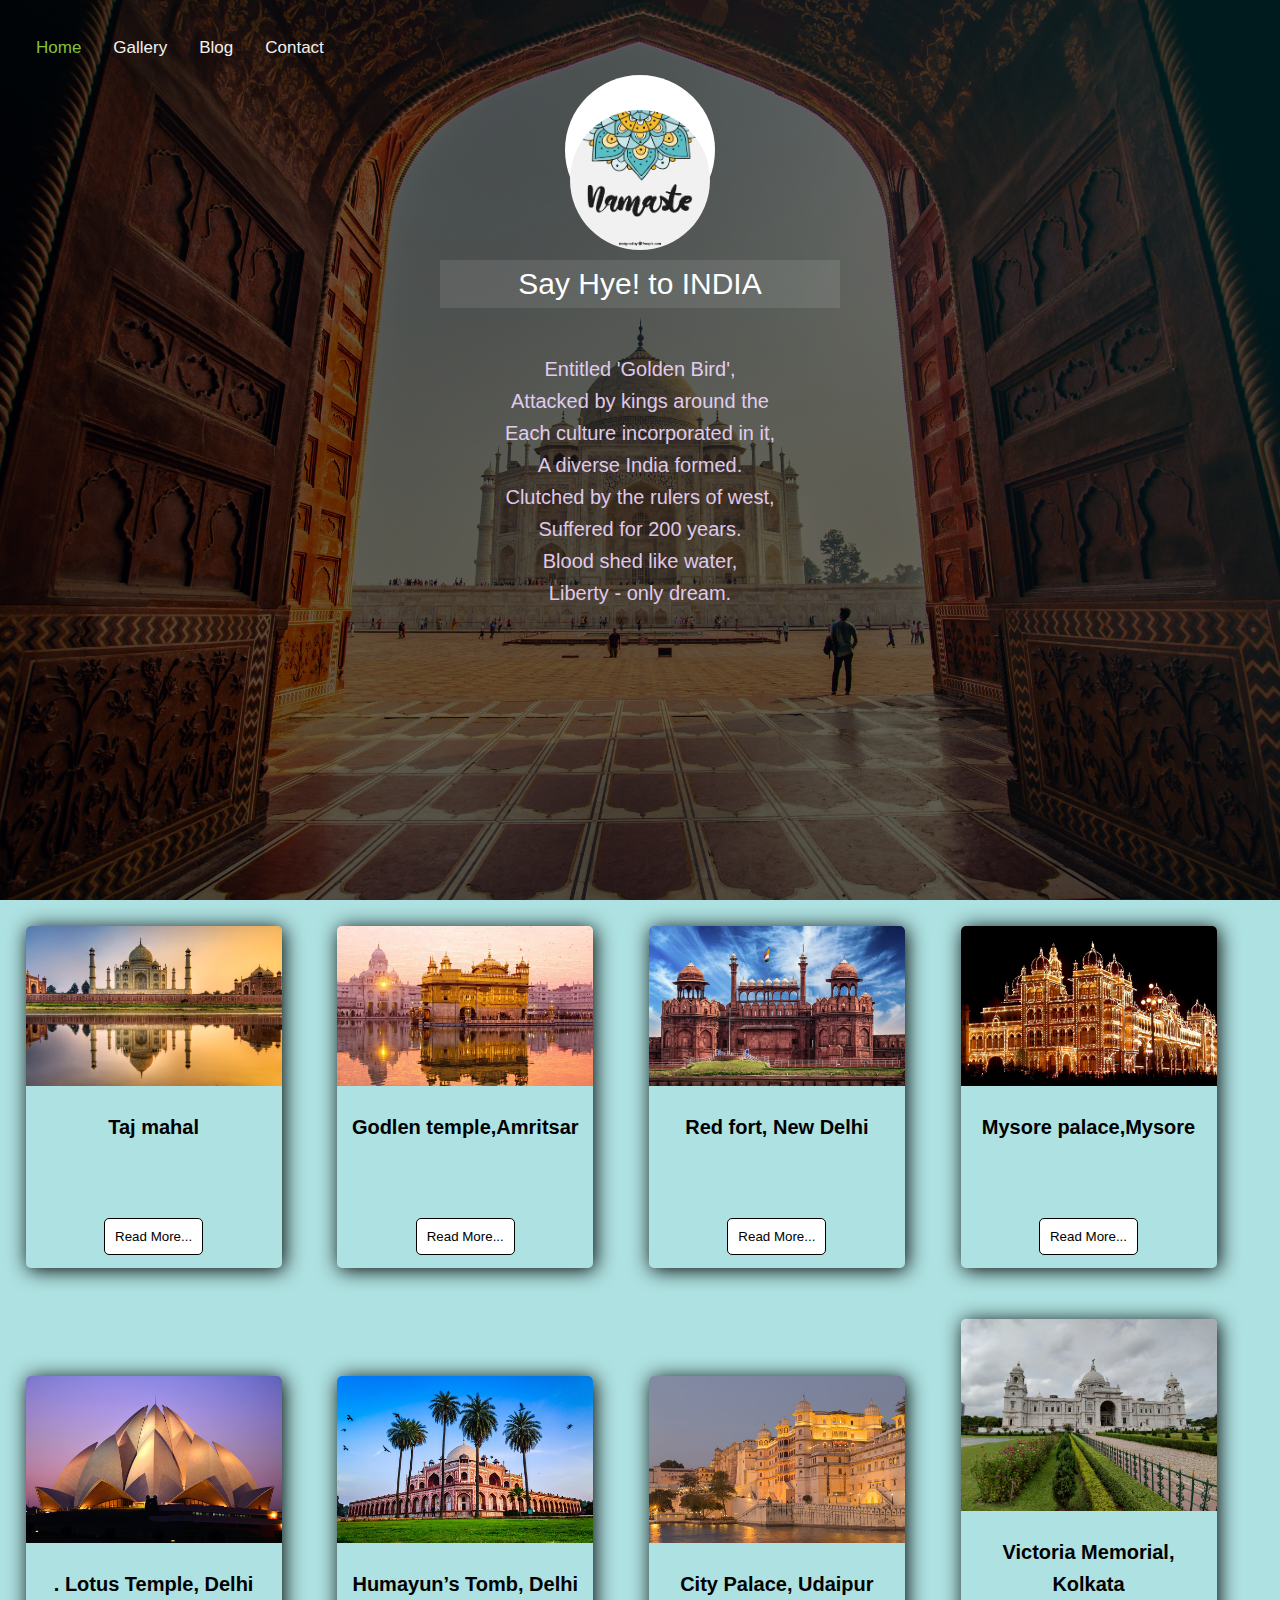
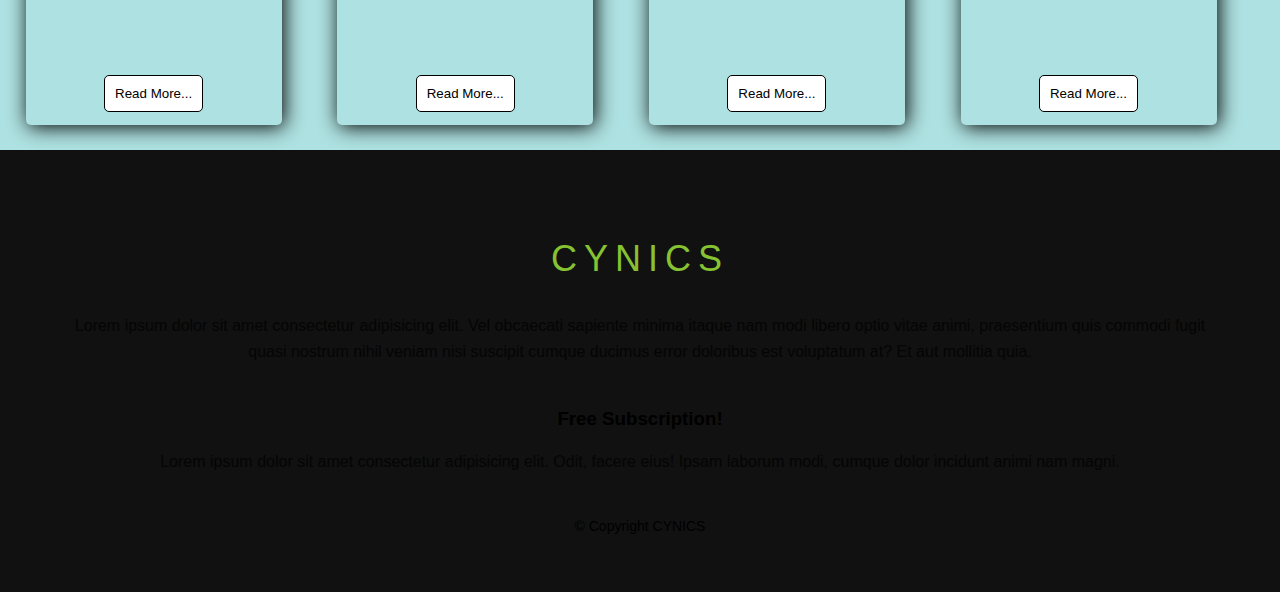
==== blog.html @ 53548705 "Update blog.html" ====
<!DOCTYPE html>
<html lang="en">
<head>
    <meta charset="UTF-8">
    <meta http-equiv="X-UA-Compatible" content="IE=edge">
    <meta name="viewport" content="width=device-width, initial-scale=1.0">
    <title>Document</title>
    <link rel="stylesheet" href="style.css">
</head>
<body>
     <!-- header -->
   <header class=" header">
  <div class = "container-about">
  
       
           
           
            
           
           <div class = " taj">
                <!--top navigation bar-->
    <nav>
        <div class="topnav">
            
                <a class="active" href="index.html">Home</a>
                <a href="gallery.html">Gallery</a>
                <a href="blog.html">Blog</a>
                <a href="contact.html">Contact</a> 
               
            
                
                 
        </div>
      <!--top navigation bar ends-->  
            
       
        </nav>



            <div class = "about-content">
                <div class = "about-img flex">
                    <img src = "images/about-img.jpg" alt = "photographer img">
                </div>
            <h3>Say Hye! to INDIA</h3>

                <blockquote>
                Entitled 'Golden Bird',<br>
                Attacked by kings around the <br>
                Each culture incorporated in it,<br>
                A diverse India formed.<br>

                Clutched by the rulers of west,<br>
                Suffered for 200 years.<br>
                Blood shed like water,<br>
                Liberty - only dream.<br>

               <!-- At last,<br>
                Liberated into pieces,<br>
                Independent but separated.<br>
                It hold its diversity<br>
                close to its heart.<br>
                Uncountable languages,<br>
                but people are one.<br>
                So many religions,<br>
                a place for every one.<br>
                Regional conflicts are not here to stay,<br>
                Love thy fellow beings is what we say.<br>
                Politicians do play cruel,<br>
                Sacrificing innumerable lives,<br>
                with greed for power.<br>
                In the end,<br>
                Unity is something that survives,<br>
                Love cannot die, neither can be killed.<br>-->

                </blockquote>
            </div>

        
    </div>
</header>
<!-- end of header -->


  <!--cards -->

  <div class="card">

    <div class="image">
       <img src="images/blog1.jpg">
    </div>
    <div class="title">
     <h1>
    Taj mahal</h1>
    </div>
    <div class="des">
 
    <button>Read More...</button>
    </div>
    </div>
    <!--cards -->
 
 
    <div class="card">
 
    <div class="image">
       <img src="images/blog2.jpg">
    </div>
    <div class="title">
     <h1>
 Godlen temple,Amritsar</h1>
    </div>
    <div class="des">
     
    <button>Read More...</button>
    </div>
    </div>
    <!--cards -->
 
 
 
 
 
    <div class="card">
 
    <div class="image">
       <img src="images/blog3.jpg">
    </div>
    <div class="title">
     <h1>Red fort, New Delhi
  </h1>
    </div>
    <div class="des">
     
    <button>Read More...</button>
    </div>
    </div>
    <!--cards -->
 
 
    <div class="card">
 
    <div class="image">
       <img src="images/blog4.jpg">
    </div>
    <div class="title">
     <h1>
   Mysore palace,Mysore</h1>
    </div>
    <div class="des">
    
    <button>Read More...</button>
    </div>
    </div>
 
    <div class="card">
 
     <div class="image">
        <img src="images/blog5.jpg">
     </div>
     <div class="title">
      <h1>. Lotus Temple, Delhi
   </h1>
     </div>
     <div class="des">
     
     <button>Read More...</button>
     </div>
     </div>
    <!--cards -->
    <div class="card">
 
     <div class="image">
        <img src="images/blog6.jpg">
     </div>
     <div class="title">
      <h1>
         Humayun’s Tomb, Delhi</h1>
     </div>
     <div class="des">
     
     <button>Read More...</button>
     </div>
     </div>
     <div class="card">
 
         <div class="image">
            <img src="images/blog7.jpg">
         </div>
         <div class="title">
          <h1>
       City Palace, Udaipur</h1>
         </div>
         <div class="des">
         
         <button>Read More...</button>
         </div>
         </div>
         <div class="card">
 
             <div class="image">
                <img src="images/blog8.jpg">
             </div>
             <div class="title">
              <h1>
                 Victoria Memorial, Kolkata</h1>
             </div>
             <div class="des">
             
             <button>Read More...</button>
             </div>
             </div>
        <!-- footer -->
<footer class = "footer">
    <div class = "footer-container container">
        <div>
            <h2>CYNICS</h2>
            <p>Lorem ipsum dolor sit amet consectetur adipisicing elit. Vel obcaecati sapiente minima itaque nam modi libero optio vitae animi, praesentium quis commodi fugit quasi nostrum nihil veniam nisi suscipit cumque ducimus error doloribus est voluptatum at? Et aut mollitia quia.</p>
        </div>
        <div>
            <h3>Free Subscription!</h3>
            <p>Lorem ipsum dolor sit amet consectetur adipisicing elit. Odit, facere eius! Ipsam laborum modi, cumque dolor incidunt animi nam magni.</p>

           
        </div>
    </div>
    <p>&copy; Copyright CYNICS</p>
</footer>
<!-- end of footer -->

    
</body>
</html>
---- style.css ----
:root{
    --white: #ddd;
    --dark: #111;
    --darkGrey: #474b4f;
    --lightGrey: #6b6e70;
    --lightGreen: #86c232;
    --darkGreen: #61892f;
    --transition: all 0.5s ease;
}
*{
    padding: 0;
    margin: 0;
    box-sizing: border-box;
    font-family: 'Roboto', sans-serif;
}
body{
    line-height: 1.6;
	background-color:#AEE1E1;
}
img{
    width: 100%;
    display: block;
}
ul li{
    list-style: none;
}
a{
    text-decoration: none;
    color: #000;
}
h1, h2, h3, h4, h5, h6, p{
    margin: 15px 0;
}

/********************** Utility Classes *******************/
.flex{
    display: flex;
    justify-content: center;
    align-items: center;
}
.container{
    width: 90vw;
    margin: 0 auto;
}
.btn{
    background: var(--darkGreen);
    border: none;
    display: block;
    width: 150px;
    text-align: center;
    color: var(--darkGreen);
    text-transform: uppercase;
    background: transparent;
    font-size: 15px;
    padding: 12px;
    border: 2px solid var(--darkGreen);
    border-radius: 25px;
    margin: 15px 0;
    transition: var(--transition);
}
.btn:hover{
    background: var(--darkGreen);
    color: #fff;
}
.active{
    color: var(--lightGreen)!important;
}

/**************** end of Utility Classes *******************/

/********************** Header styling *********************/
.topnav {
    margin:0;
    background-color: transparent ;
    overflow: hidden;
    
  }
  
  /* Style the links inside the navigation bar */
  .topnav a {
    float: left;
    color: #f2f2f2;
    text-align: center;
    padding: 14px 16px;
    text-decoration: none;
    font-size: 17px;
  }
  
  /* Change the color of links on hover */
  .topnav a:hover {
   background-color: #775aa5 ;

 }
  .topnav input{
      overflow: center;
      float: right;
      position: relative;
      padding: 10px 10px ;
  }
  .topnav button{
     float : right;
     position:relative;
   
    background-color: transparent ; /* highlight#6C3 */
    
     border: none;
     color: white;
     padding: 15px 32px;
     text-decoration: none;
     font-size: 16px;
 }
 .taj{ min-height:100vh;
    background: linear-gradient(rgba(0, 0, 0, 0.6), rgba(0, 0, 0, 0.6)), url("images/header.jpg") center/cover no-repeat;
    color:#F0D9FF;
    padding: 20px;
}
.about{
    margin-top: -160px;
}
.about-content img{
    width: 140px;
    height: 140px;
    border-radius: 50%;
    margin-top: 60px;
    position: relative;
}
.about-img{
    background: #fff;
    width: 150px;
    height: 150px;
    margin: 0 auto;
    border-radius: 50%;
}

.about-content h3{
    color: #fff;
    font-size: 30px;
    font-weight: 100;
    background: rgba(255, 255, 255, 0.1);
    width: 400px;
    margin: 35px auto;
    text-align: center;
}
blockquote{
    font-size: 20px;
    font-weight: 300;
    opacity: 0.9;
    width: 60vw;
    margin: 45px auto 15px auto;
    text-align: center;
}
blockquote span{
    font-size: 14px;
    text-transform: uppercase;
    color: var(--darkGreen);
    font-weight: 300;
    letter-spacing: 5px;
    display: block;
}
/********************* End of Header ***********************/



.img-full-gallery{
    width: 80%;
    margin: 100px auto 50px;
    display: grid;
    grid-template-columns: repeat(auto-fit, minmax(300px, 1fr));
    gap: 15px;
}
.img-full-gallery img{
    width: 100%;
    height: 100%;
    object-fit: cover;
    cursor: pointer;
    transition: 0.5s;
}
.img-full-gallery img:hover{
    transform: scale(1.5);
    border-radius: 15px;
    box-shadow: rgba(0, 0, 0, 0.25) 0px 54px 55px, rgba(0, 0, 0, 0.12) 0px -12px 30px, rgba(0, 0, 0, 0.12) 0px 4px 6px, rgba(0, 0, 0, 0.17) 0px 12px 13px, rgba(0, 0, 0, 0.09) 0px -3px 5px;
}
.popup-image{
    position: fixed;
    width: 100%;
    height: 100vh;
    top: 0;
    left: 0;
    background: rgba(0, 0, 0, 0.7);
    display: none;
    align-items: center;
    justify-content: center;
    z-index: 100;
}
.popup-image img{
    width: 50%;
    height: 500px;
}
.popup-image span{
    font-size: 35px;
    color: white;
    position: absolute;
    right: 5%;
    top: 5%;
    cursor: pointer;
}
/*----------blog---*/
.main{

    margin: 2%;
   }
   
   .card{
        width: 20%;
        display: inline-block;
        box-shadow: 2px 2px 20px black;
        border-radius: 5px;
        margin: 2%;
       }
   
   .image img{
     width: 100%;
     border-top-right-radius: 5px;
     border-top-left-radius: 5px;
   
   
   
    }
   
   .title{
   
     text-align: center;
     padding: 10px;
   
    }
   
   h1{
     font-size: 20px;
    }
   
   .des{
     padding: 3px;
     text-align: center;
   
     padding-top: 10px;
           border-bottom-right-radius: 5px;
     border-bottom-left-radius: 5px;
   }
   button{
     margin-top: 40px;
     margin-bottom: 10px;
     background-color: white;
     border: 1px solid black;
     border-radius: 5px;
     padding:10px;
   }
   button:hover{
     background-color: black;
     color: white;
     transition: .5s;
     cursor: pointer;
   }
   
   /*************** end of blog.html ***********/
   
      /*------------contact------*/
.container0{
    height: 100%;
    width: 100%;
    position: relative;
    display: flex;
    justify-content: center;
    align-items: center;



}

.container0:after{
	content: '';
	position: absolute;
	width: 100%;
	height: 100%;
	left: 0;
	top: 0;
}
.left{
    background: url('background1.jpg') no-repeat center;
    background-size: cover;
    height: 100%;
    width: 100%;
}

.left img{
    height: 500px;
    width: 500px;
}
.contact-box1{
    width: 900px;
    justify-content: center;
    display: grid;
    display: flex;
	align-items: center;
	text-align: center;
	background-color: white;
}
.field{
	width: 80%;
	border: 2px solid #E6E6E6;
	outline: none;
	background-color: rgba(230, 230, 230, 0.6);
	padding: 0.5em 1rem;
	font-size: 1em;
	margin-bottom: 20px;
}



h2{
	position: relative;
	padding: 0 0 10px;
	margin-bottom: 10px;
}

h2:after{
	
    position: absolute;
    align-items: center;
    left: 42.5%;
    bottom: 0;
    height: 4px;
    width: 50px;
    border-radius: 2px;
    background-color:#5C7AEA;
}
.btn{
    width: 100%;
    height: 50px;
    background-color:#3D56B2;
    color: white;
    border: blue;
    font-size: 1.5em;

}
.btn:hover{
    background-color: #5C7AEA;
    cursor: pointer;
}
.field:hover{
    background-color: #E6E6E6;
}
.bg1{
    position: fixed;
    top: 0;
    right: 0;
    height: 100%;
    width: 100%;
    z-index: 0;
}
.right{
    padding: 15px;
}
/******************* Footer Styling *****************/

.footer{
    background: var(--dark);
    color: black;
    padding: 40px 0;
    text-align: center;
}
.footer-container > div{
    margin: 40px 0;
}
.footer-container h2{
    color: var(--lightGreen);
    font-size: 36px;
    font-weight: 500;
    letter-spacing: 7px;
}
.footer-container p{
    opacity: 0.7;
}
.subs{
    background: #000;
    width: 350px;
    display: flex;
    justify-content: space-between;
    align-items: center;
    margin: 30px auto;
}
.subs i{
    font-size: 26px;
    flex: 10%;
    display: block;
}
.subs input{
    flex: 60%;
    background: transparent;
    border: none;
    font-size: 16px;
    padding: 0 5px;
    outline: 0;
    color: #fff;
}
.subs button{
    flex: 30%;
    font-size: 16px;
    padding: 15px 0;
    font-weight: bold;
    background: var(--lightGreen);
    border: none;
    transition: var(--transition);
    cursor: pointer;
}
.subs button:hover{
    color: #fff;
}
.footer > p{
    text-align: center;
    font-size: 14px;
}

/******************* end of footer ****************/


@media (max-width:767px) {
    .popup-image img{
        width: 70%;
        height: 300px;
    }
}
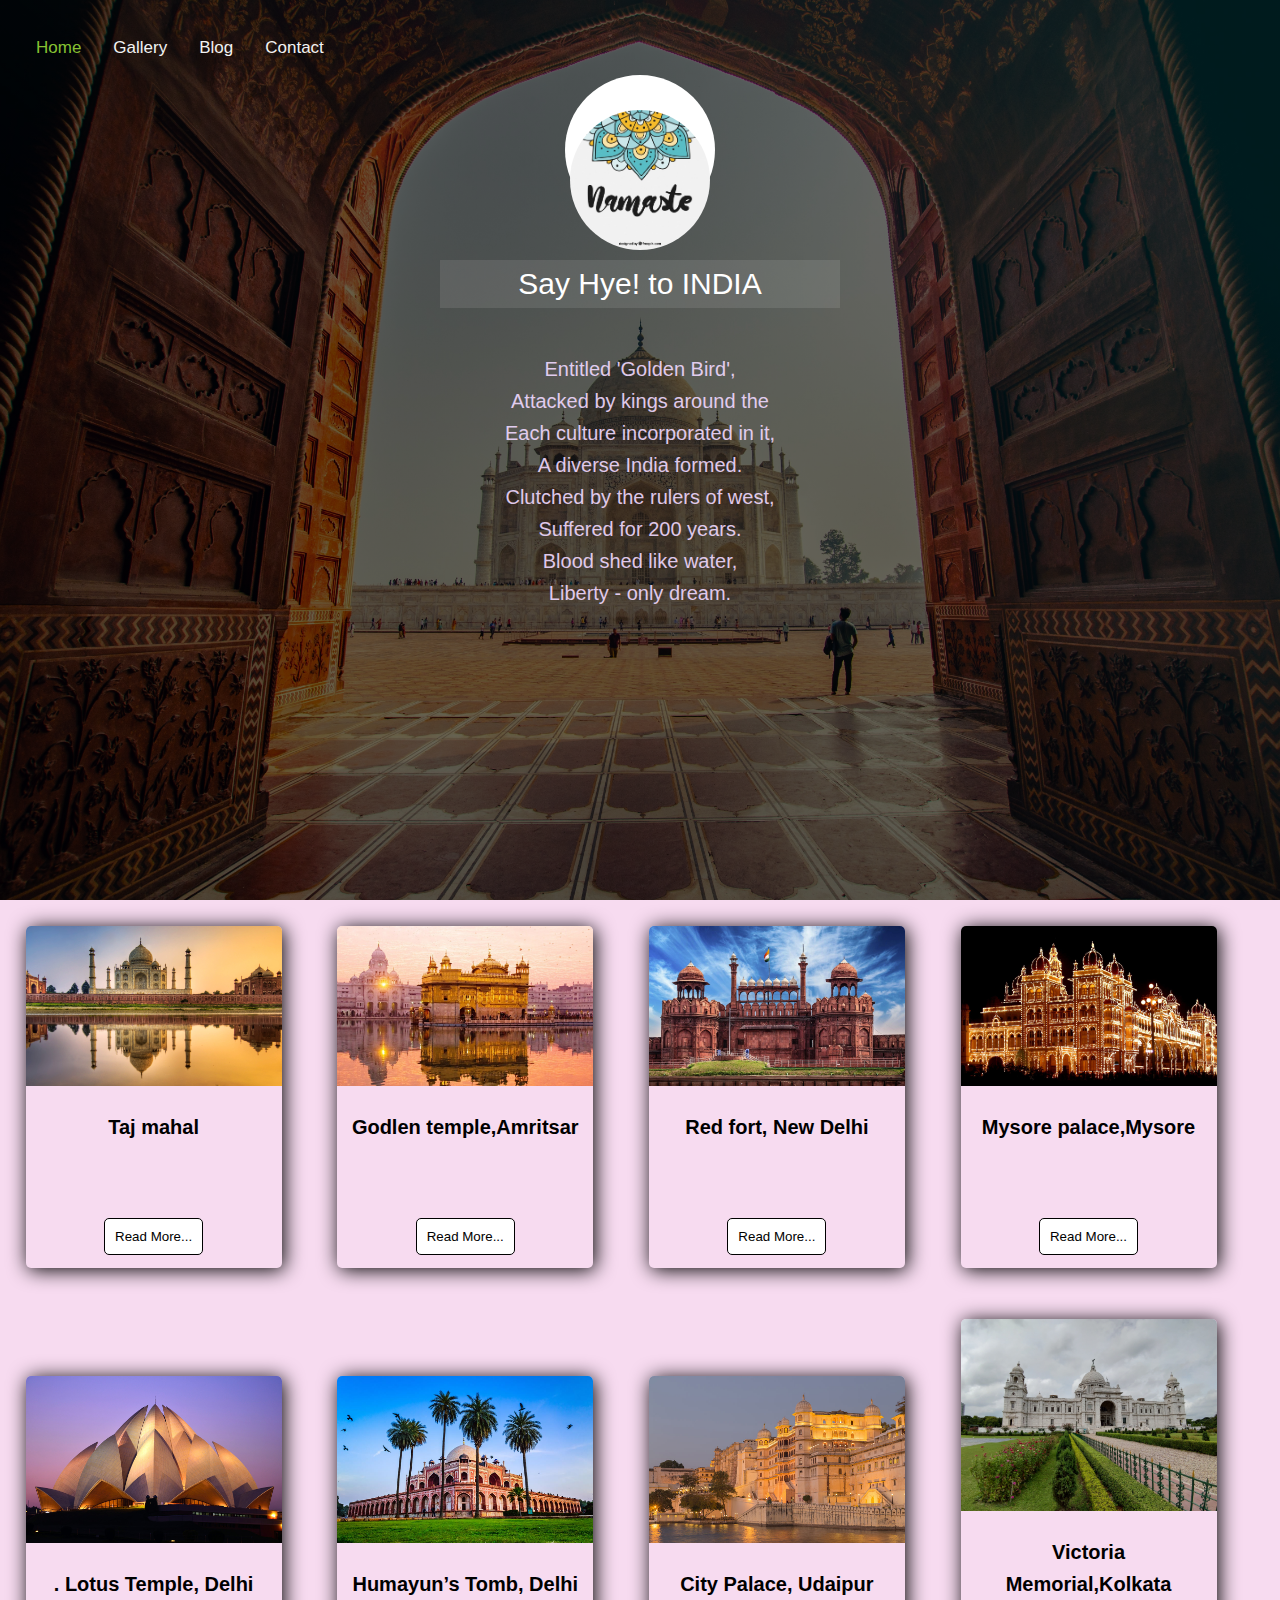
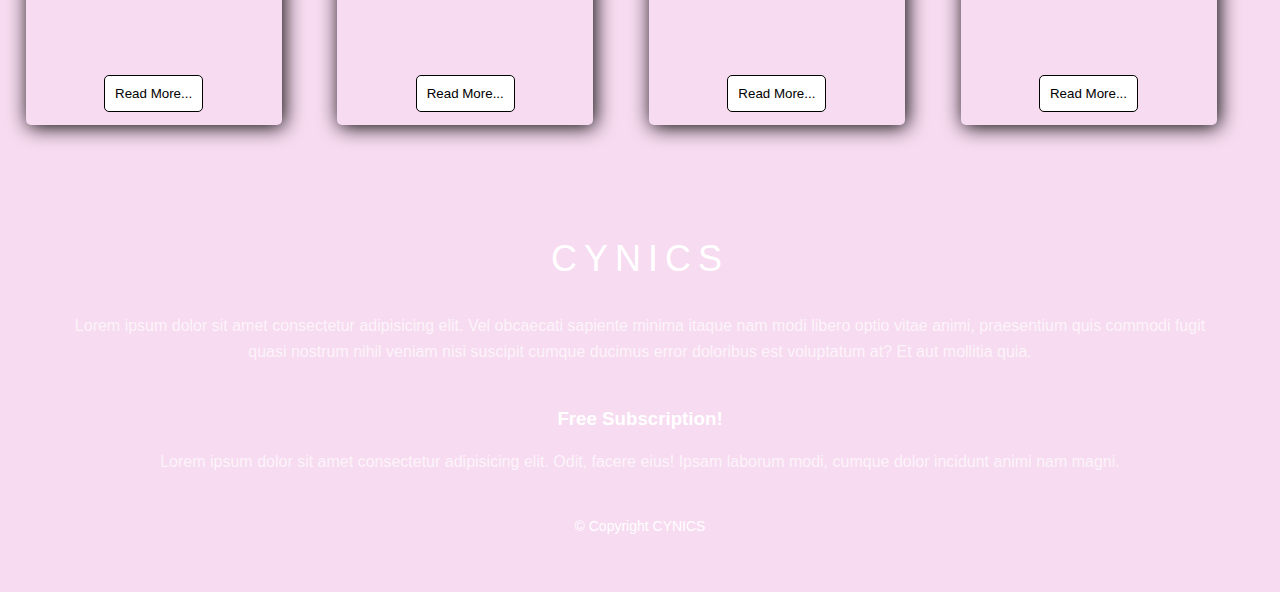
==== commit ff18f0cb: "Update blog.html" ====
--- a/blog.html
+++ b/blog.html
@@ -203,7 +203,7 @@
              </div>
              <div class="title">
               <h1>
-                 Victoria Memorial, Kolkata</h1>
+              Victoria Memorial,Kolkata</h1>
              </div>
              <div class="des">
              
--- a/style.css
+++ b/style.css
@@ -16,7 +16,7 @@
 }
 body{
     line-height: 1.6;
-	background-color:#AEE1E1;
+	background-color: #F7DBF0;
 }
 img{
     width: 100%;
@@ -364,8 +364,8 @@
 /******************* Footer Styling *****************/
 
 .footer{
-    background: var(--dark);
-    color: black;
+    background: #F7DBF0;
+    color: white;
     padding: 40px 0;
     text-align: center;
 }
@@ -373,7 +373,7 @@
     margin: 40px 0;
 }
 .footer-container h2{
-    color: var(--lightGreen);
+    color:  white;
     font-size: 36px;
     font-weight: 500;
     letter-spacing: 7px;
@@ -408,7 +408,7 @@
     font-size: 16px;
     padding: 15px 0;
     font-weight: bold;
-    background: var(--lightGreen);
+    background:  #775aa5;
     border: none;
     transition: var(--transition);
     cursor: pointer;
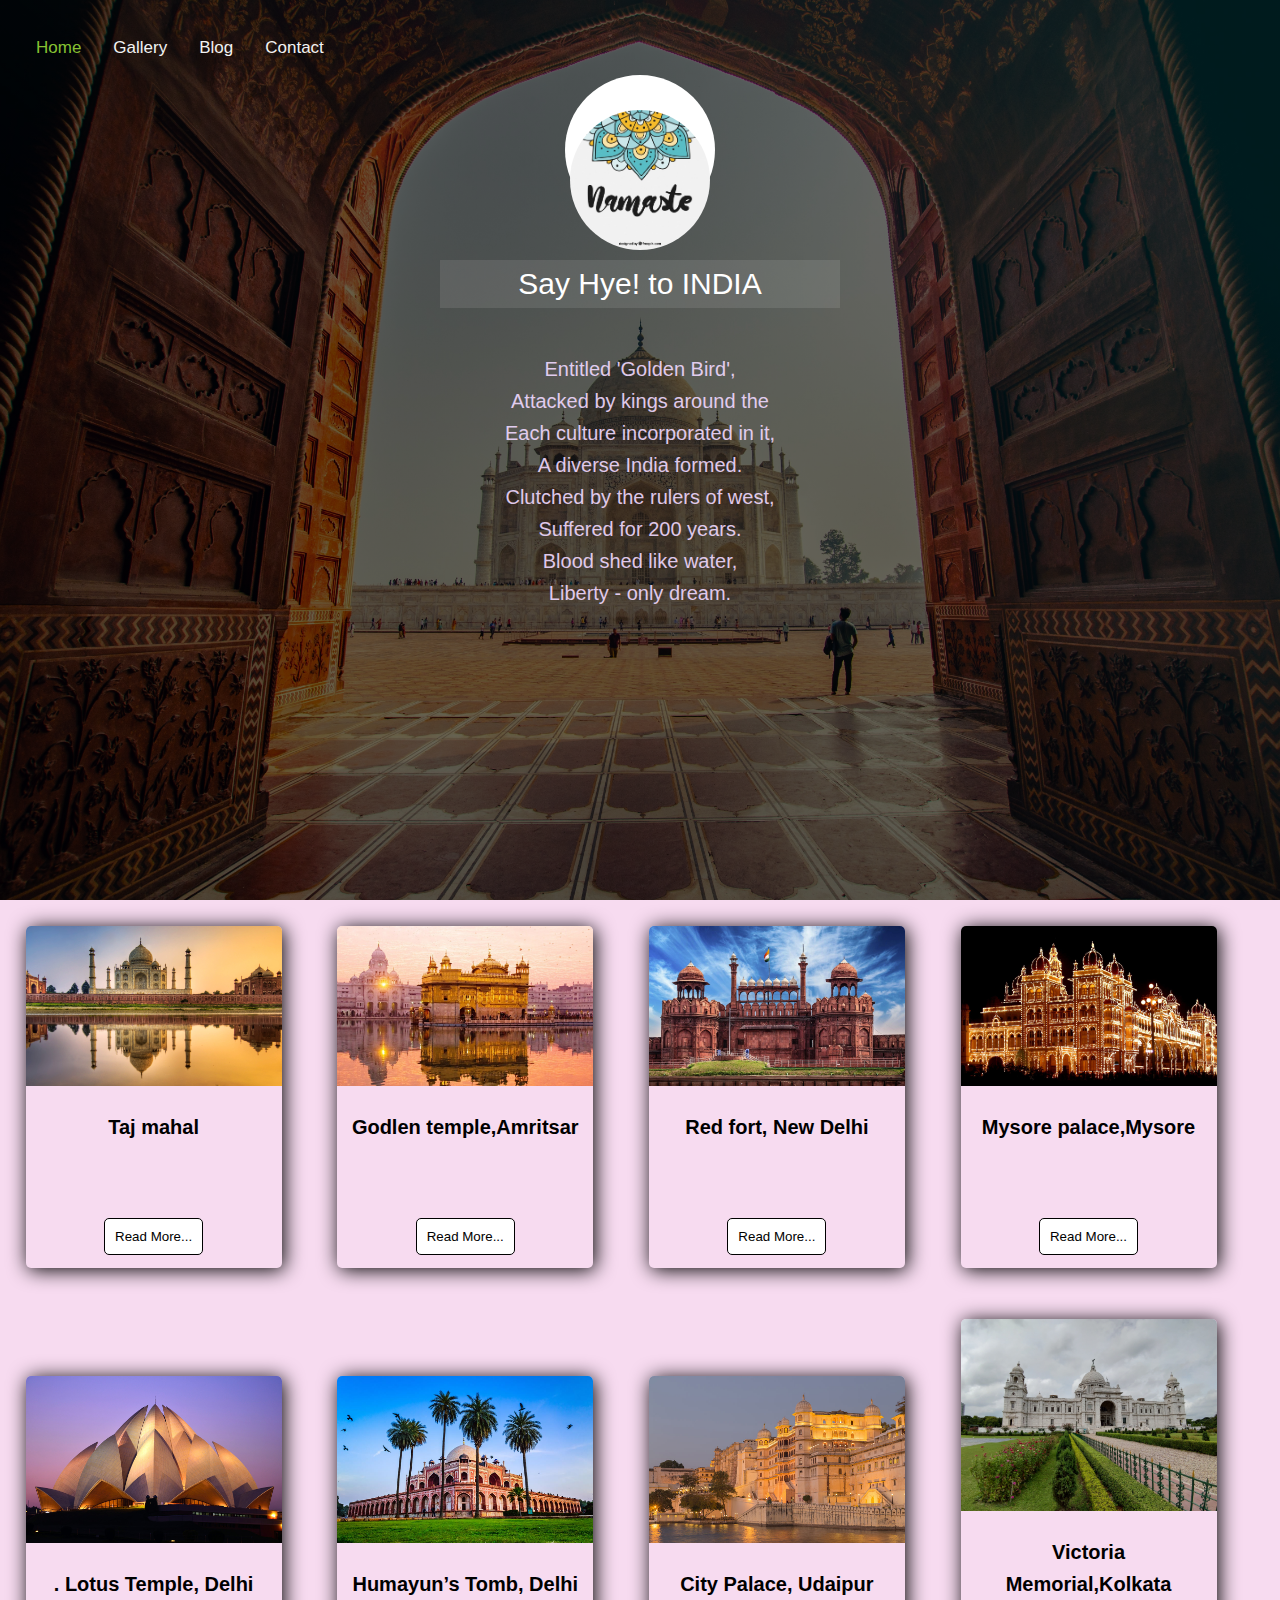
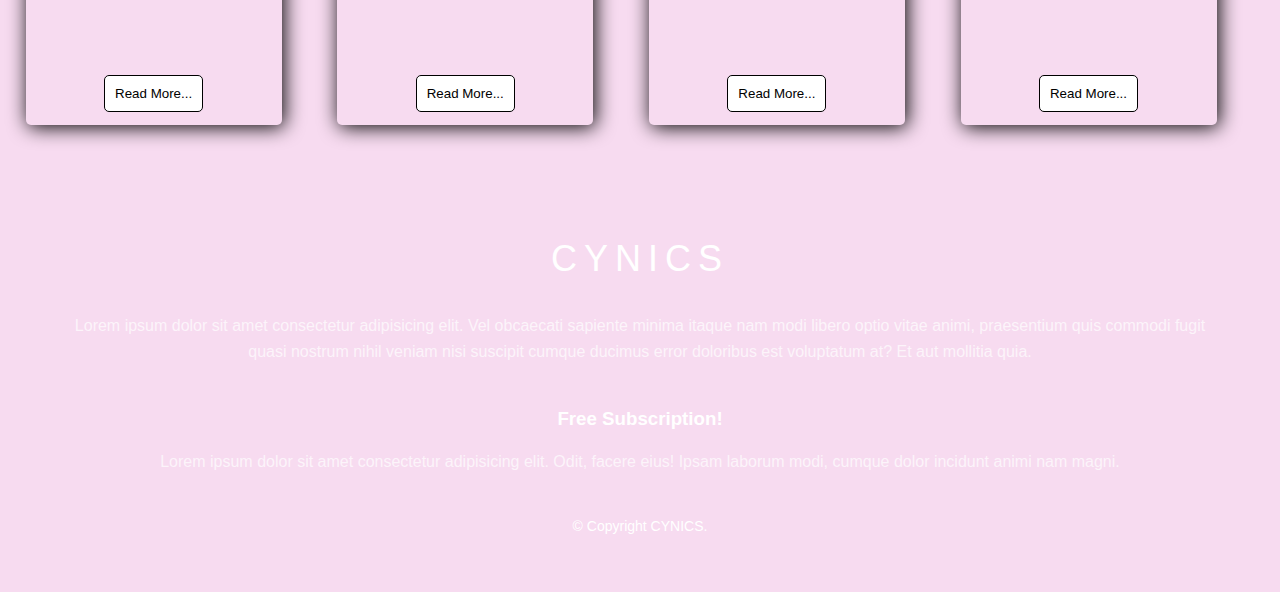
==== commit 0fe14131: "Update blog.html" ====
--- a/blog.html
+++ b/blog.html
@@ -224,7 +224,7 @@
            
         </div>
     </div>
-    <p>&copy; Copyright CYNICS</p>
+    <p>&copy; Copyright CYNICS. </p>
 </footer>
 <!-- end of footer -->
 
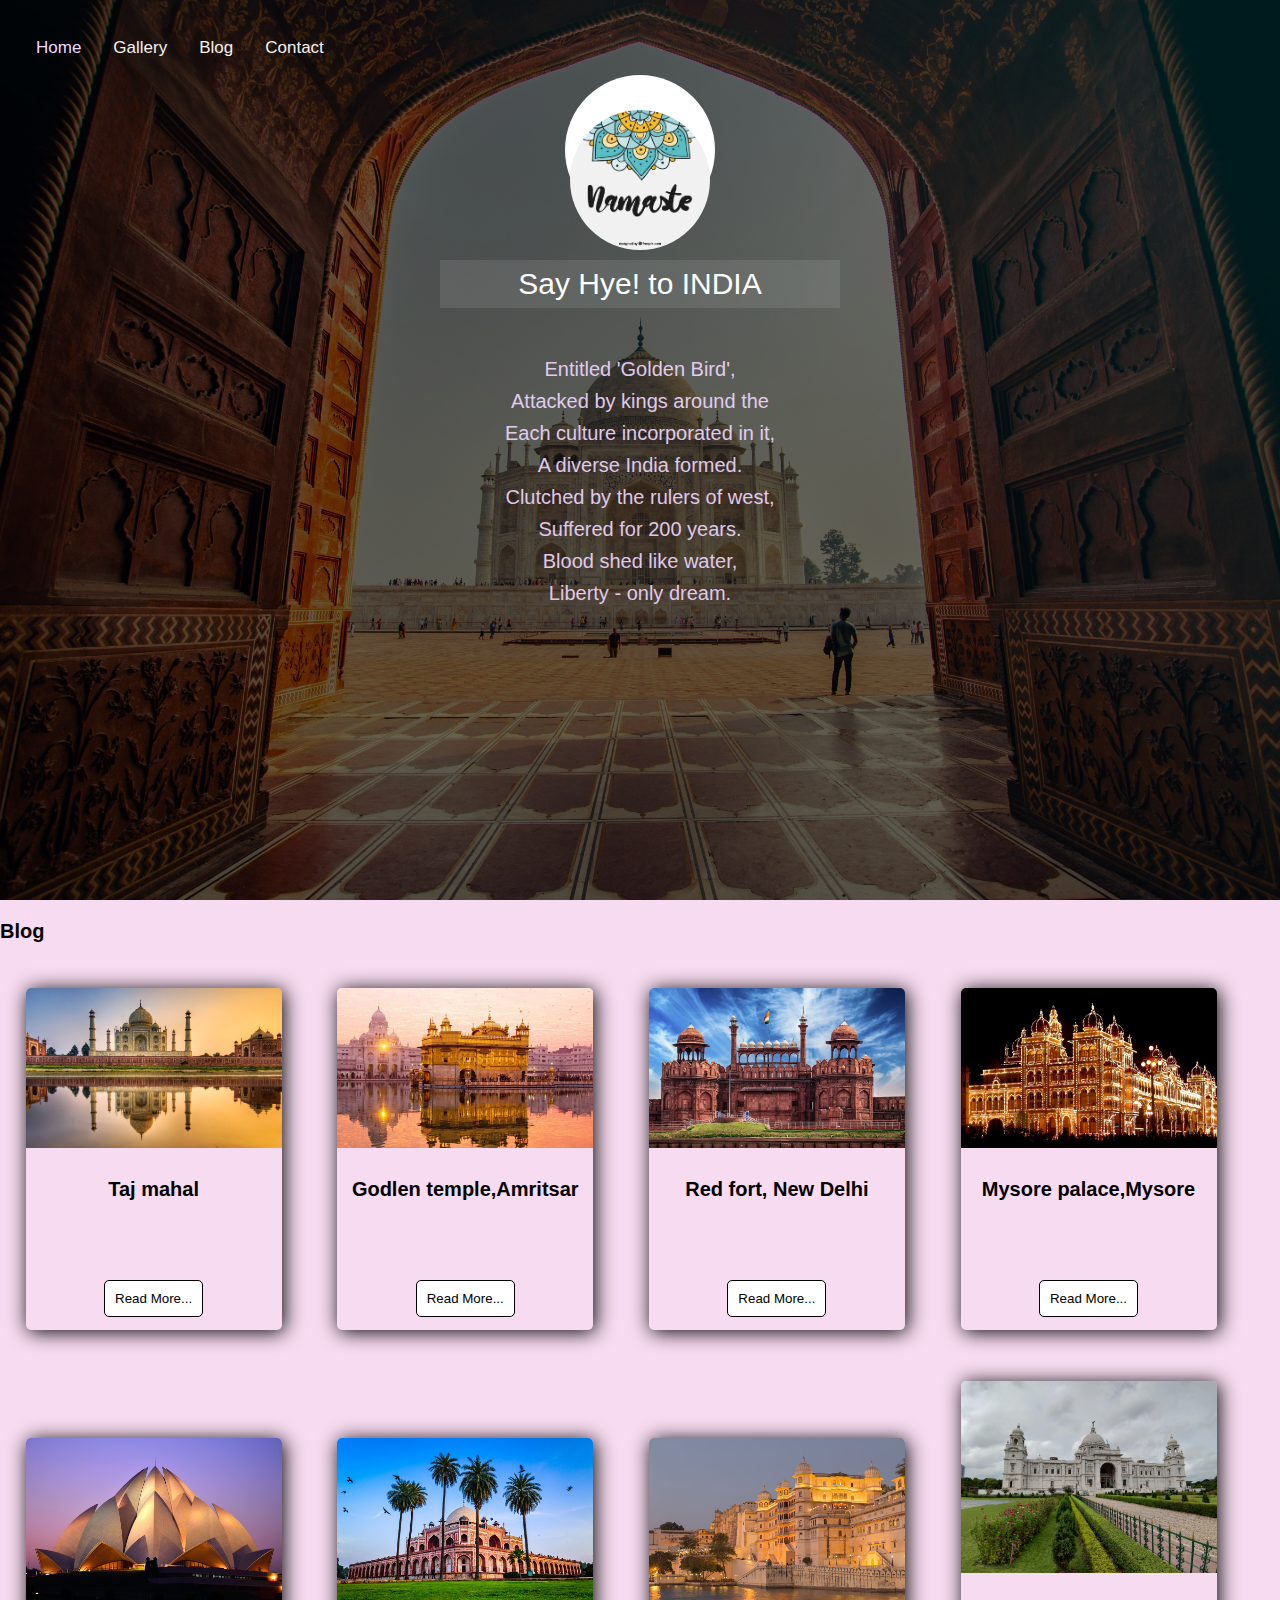
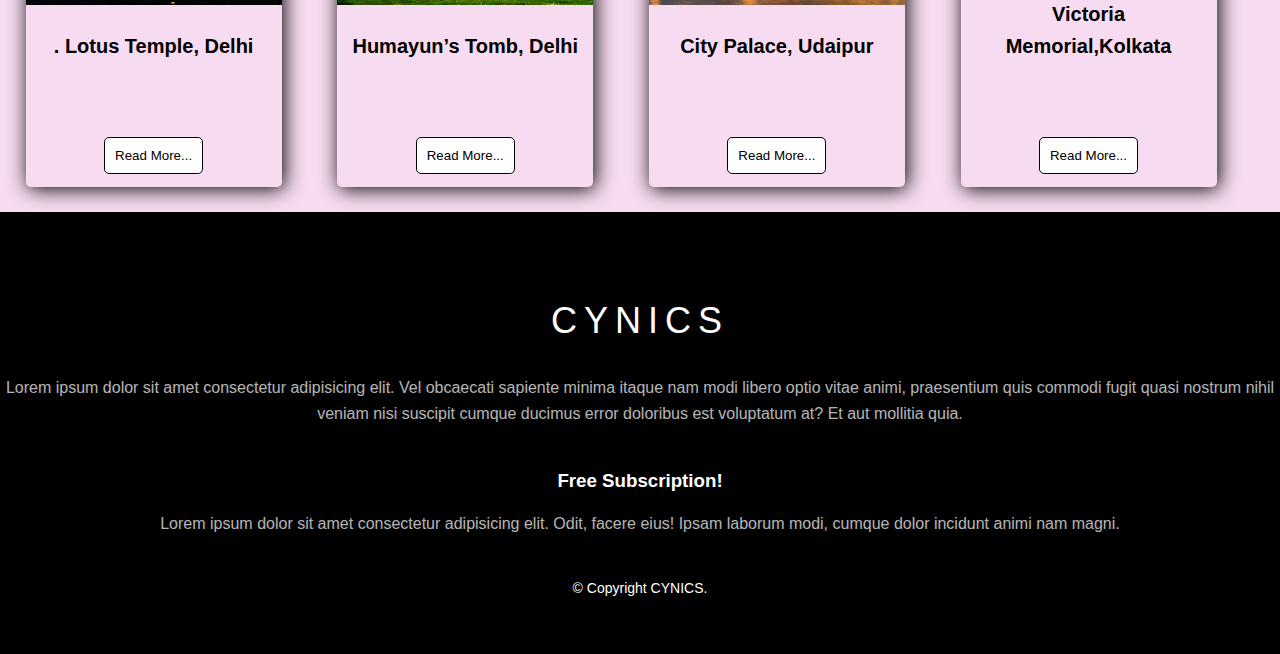
==== commit 0837ee2f: "Update blog.html" ====
--- a/blog.html
+++ b/blog.html
@@ -81,7 +81,7 @@
 </header>
 <!-- end of header -->
 
-
+<centre><h1>Blog</centre></h1>
   <!--cards -->
 
   <div class="card">
--- a/style.css
+++ b/style.css
@@ -4,8 +4,7 @@
     --dark: #111;
     --darkGrey: #474b4f;
     --lightGrey: #6b6e70;
-    --lightGreen: #86c232;
-    --darkGreen: #61892f;
+	--darkgreen: #006400;
     --transition: all 0.5s ease;
 }
 *{
@@ -39,9 +38,7 @@
     justify-content: center;
     align-items: center;
 }
-.container{
-    width: 90vw;
-    margin: 0 auto;
+
 }
 .btn{
     background: var(--darkGreen);
@@ -64,7 +61,7 @@
     color: #fff;
 }
 .active{
-    color: var(--lightGreen)!important;
+    color: var(--lighGrey)!important;
 }
 
 /**************** end of Utility Classes *******************/
@@ -364,7 +361,7 @@
 /******************* Footer Styling *****************/
 
 .footer{
-    background: #F7DBF0;
+    background: black;
     color: white;
     padding: 40px 0;
     text-align: center;
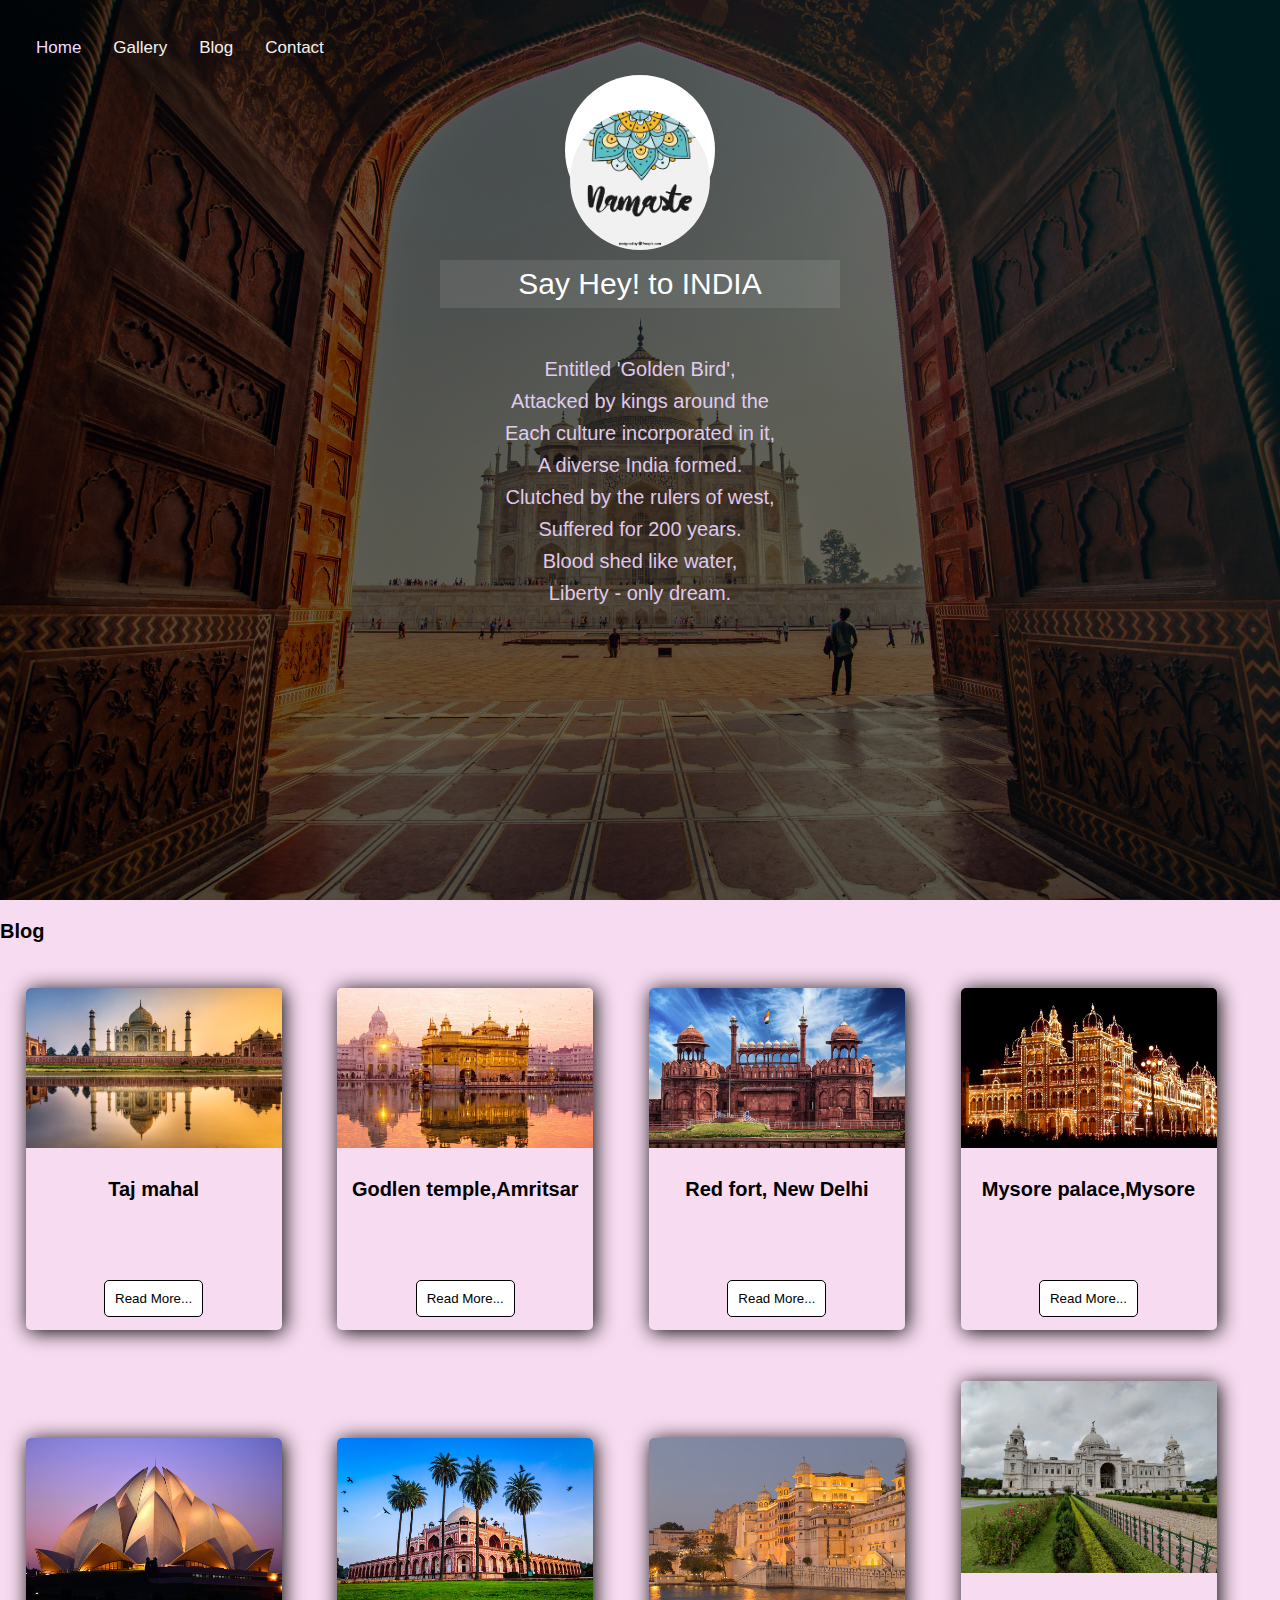
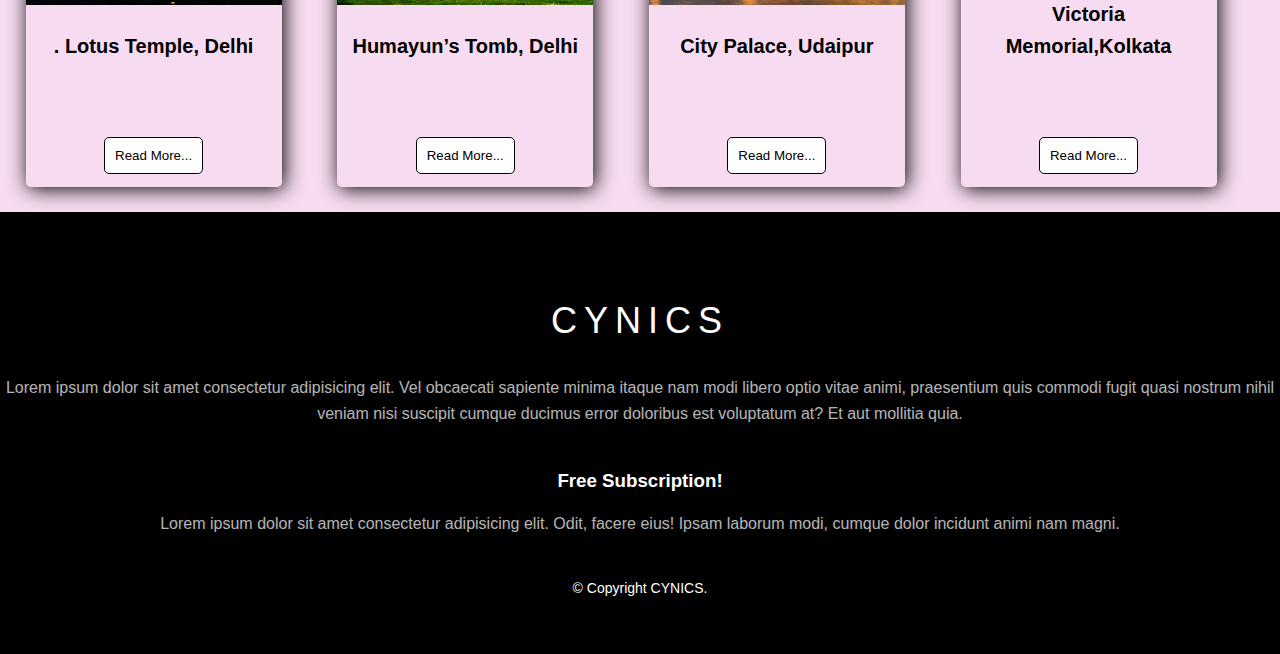
==== commit c4a65af9: "Update blog.html" ====
--- a/blog.html
+++ b/blog.html
@@ -42,7 +42,7 @@
                 <div class = "about-img flex">
                     <img src = "images/about-img.jpg" alt = "photographer img">
                 </div>
-            <h3>Say Hye! to INDIA</h3>
+            <h3>Say Hey! to INDIA</h3>
 
                 <blockquote>
                 Entitled 'Golden Bird',<br>
@@ -81,7 +81,7 @@
 </header>
 <!-- end of header -->
 
-<centre><h1>Blog</centre></h1>
+       <centre><h1>Blog</h1></centre>
   <!--cards -->
 
   <div class="card">
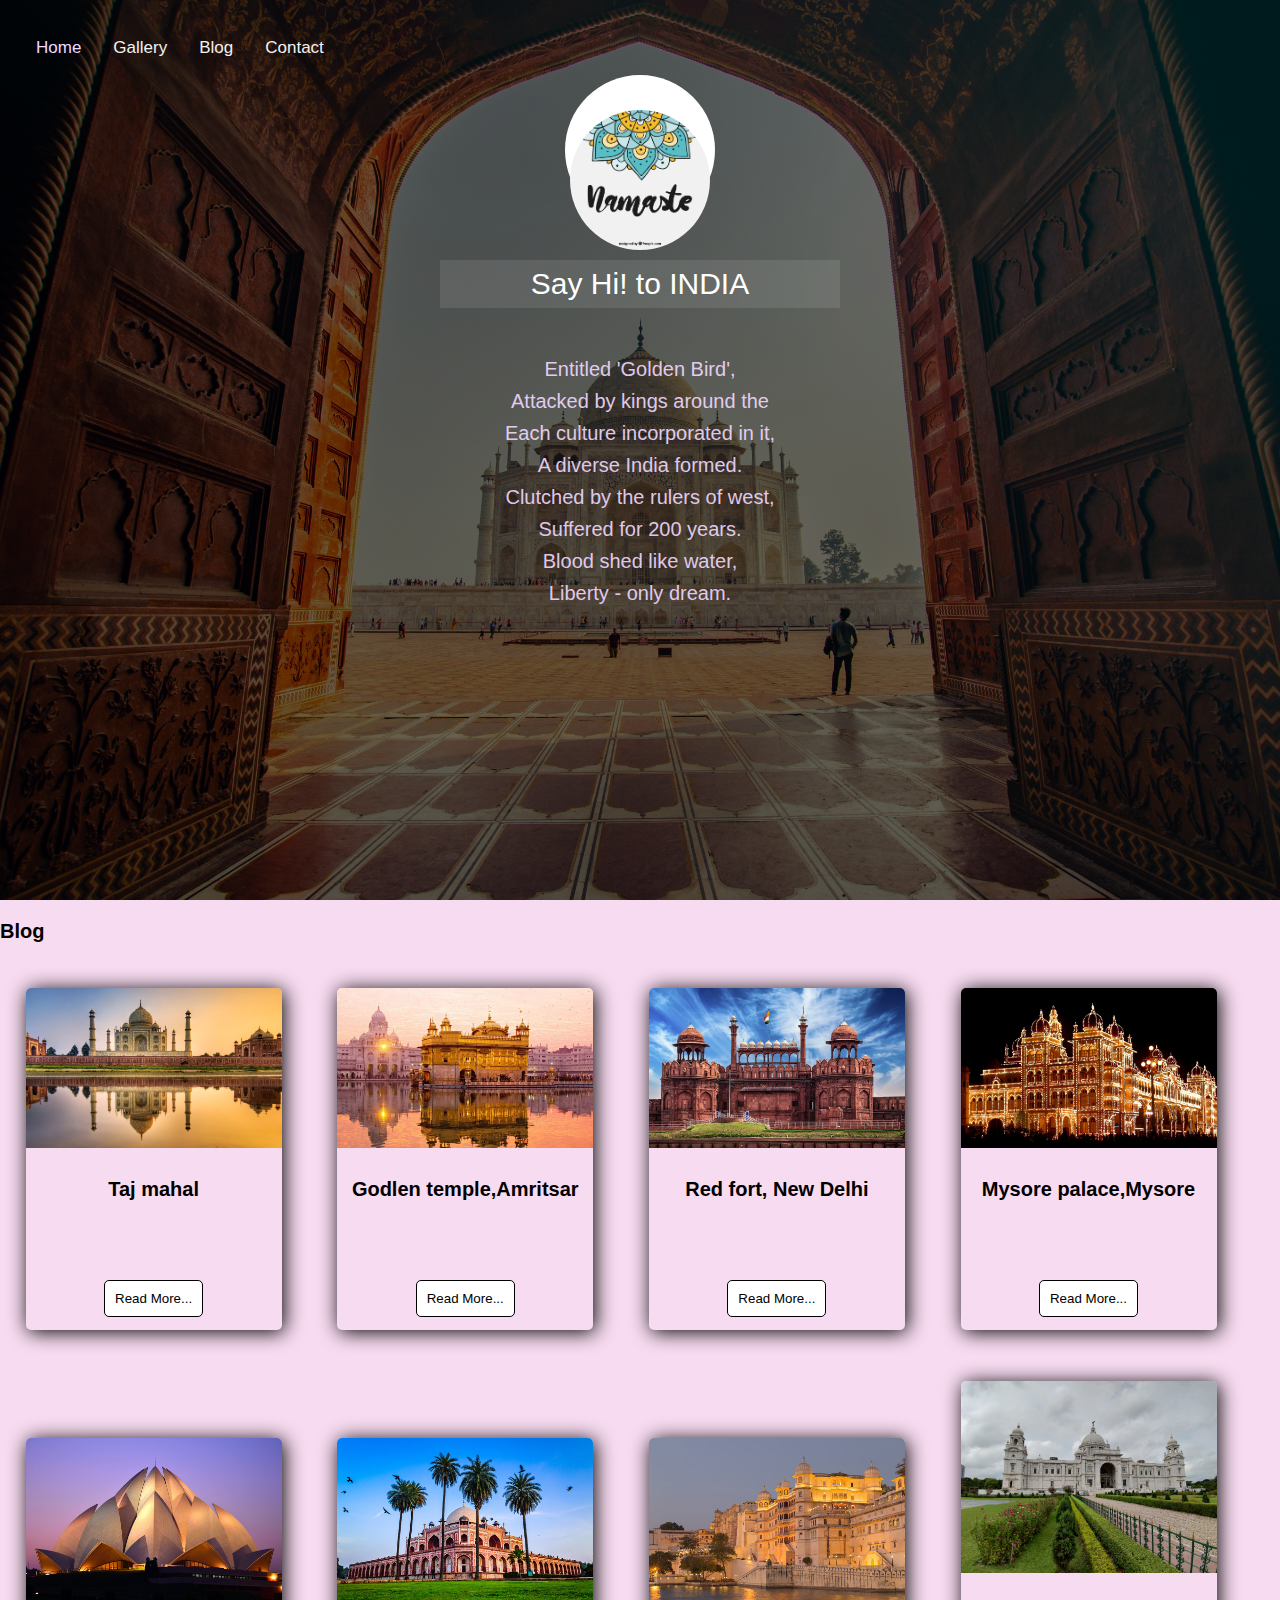
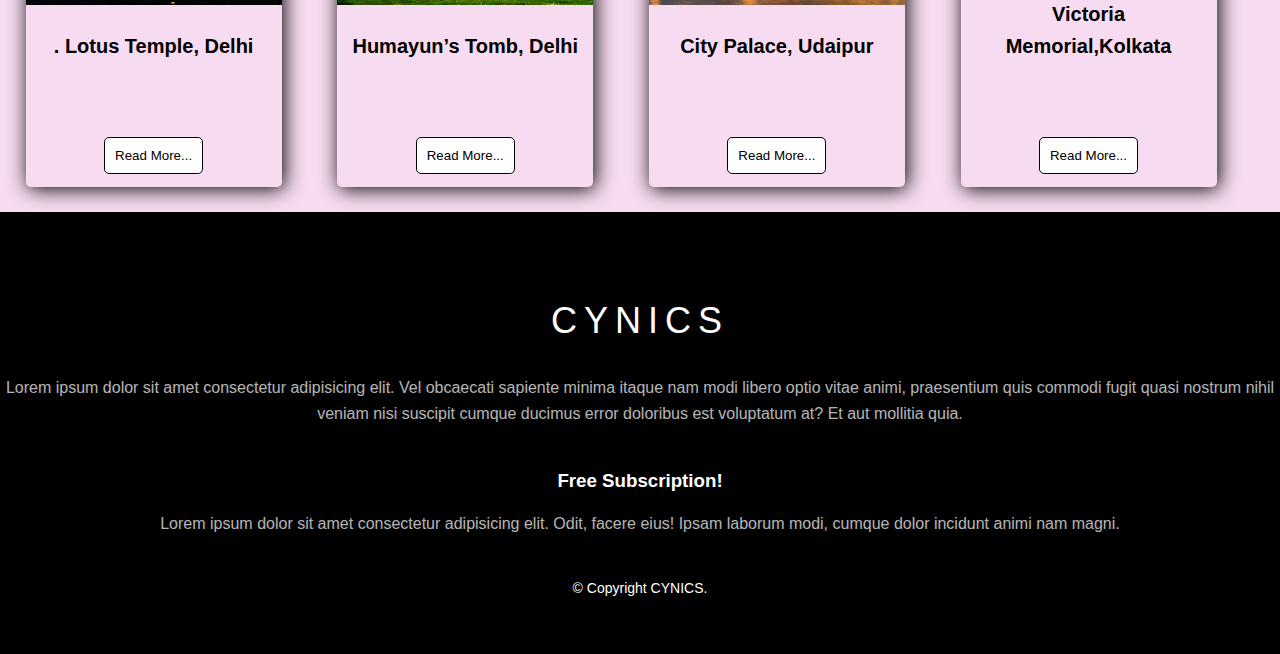
==== commit 149d2d0b: "Update blog.html" ====
--- a/blog.html
+++ b/blog.html
@@ -42,7 +42,7 @@
                 <div class = "about-img flex">
                     <img src = "images/about-img.jpg" alt = "photographer img">
                 </div>
-            <h3>Say Hey! to INDIA</h3>
+            <h3>Say Hi! to INDIA</h3>
 
                 <blockquote>
                 Entitled 'Golden Bird',<br>
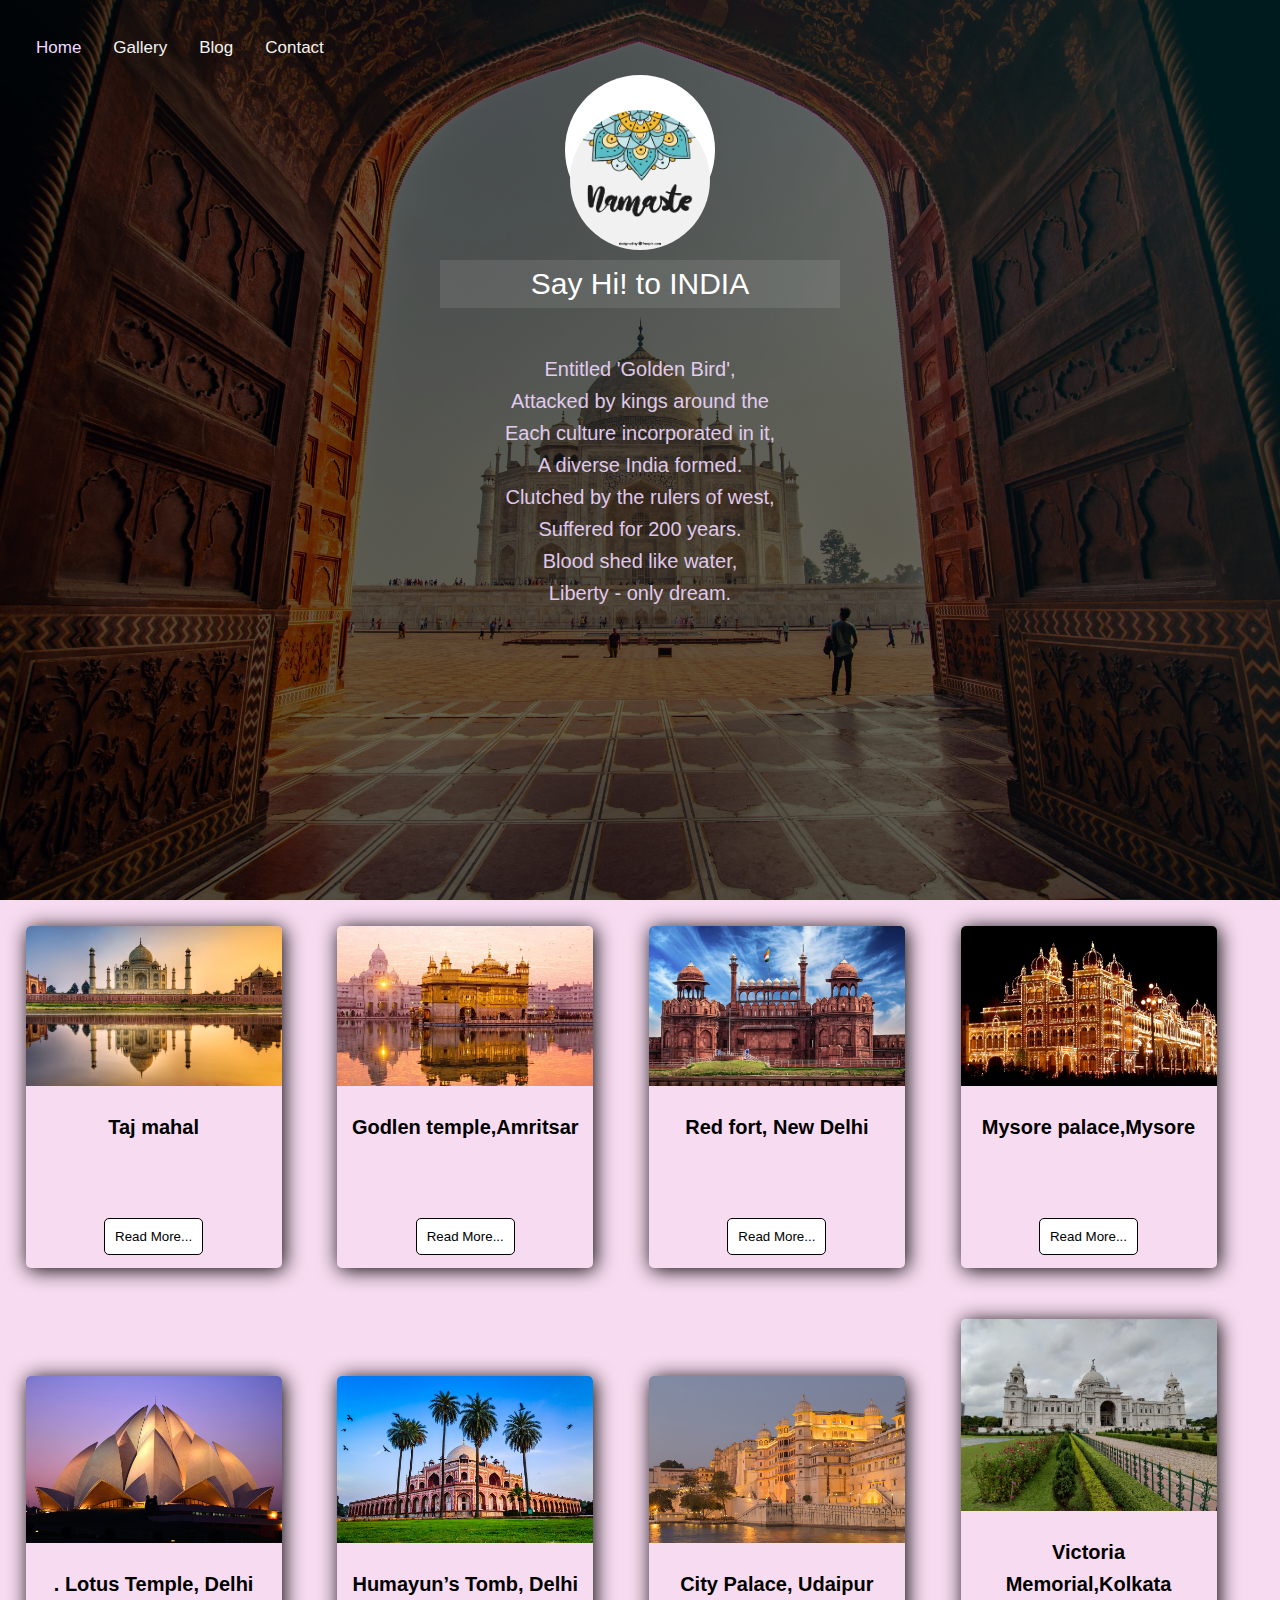
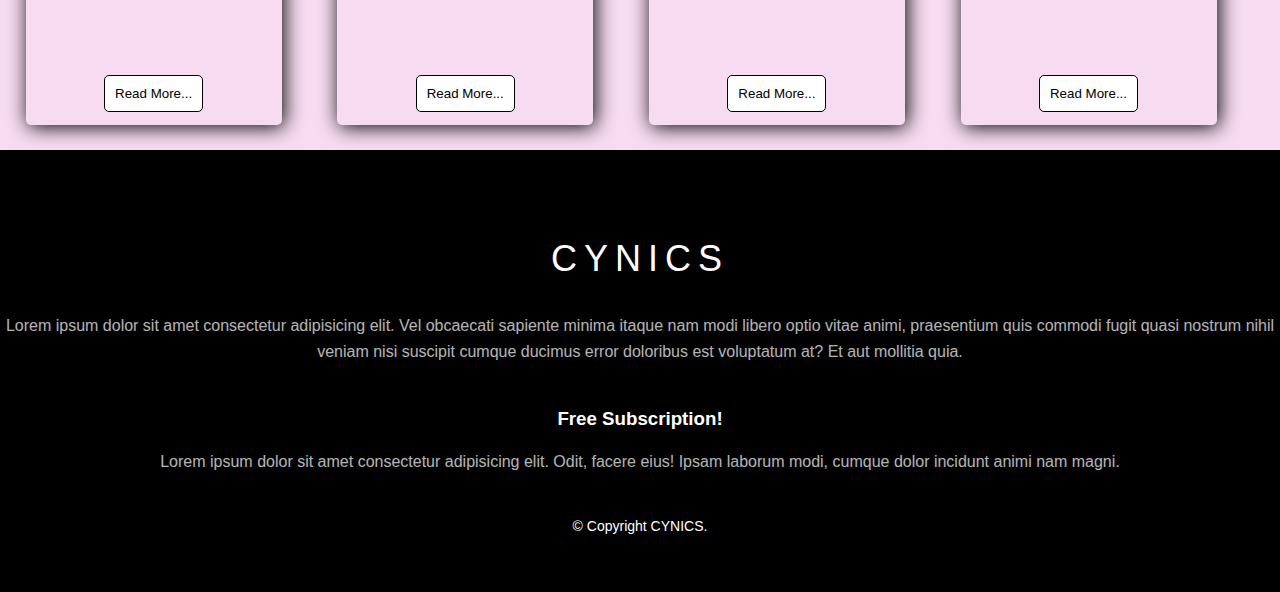
==== commit 1035390e: "Update blog.html" ====
--- a/blog.html
+++ b/blog.html
@@ -81,7 +81,7 @@
 </header>
 <!-- end of header -->
 
-       <centre><h1>Blog</h1></centre>
+       
   <!--cards -->
 
   <div class="card">
